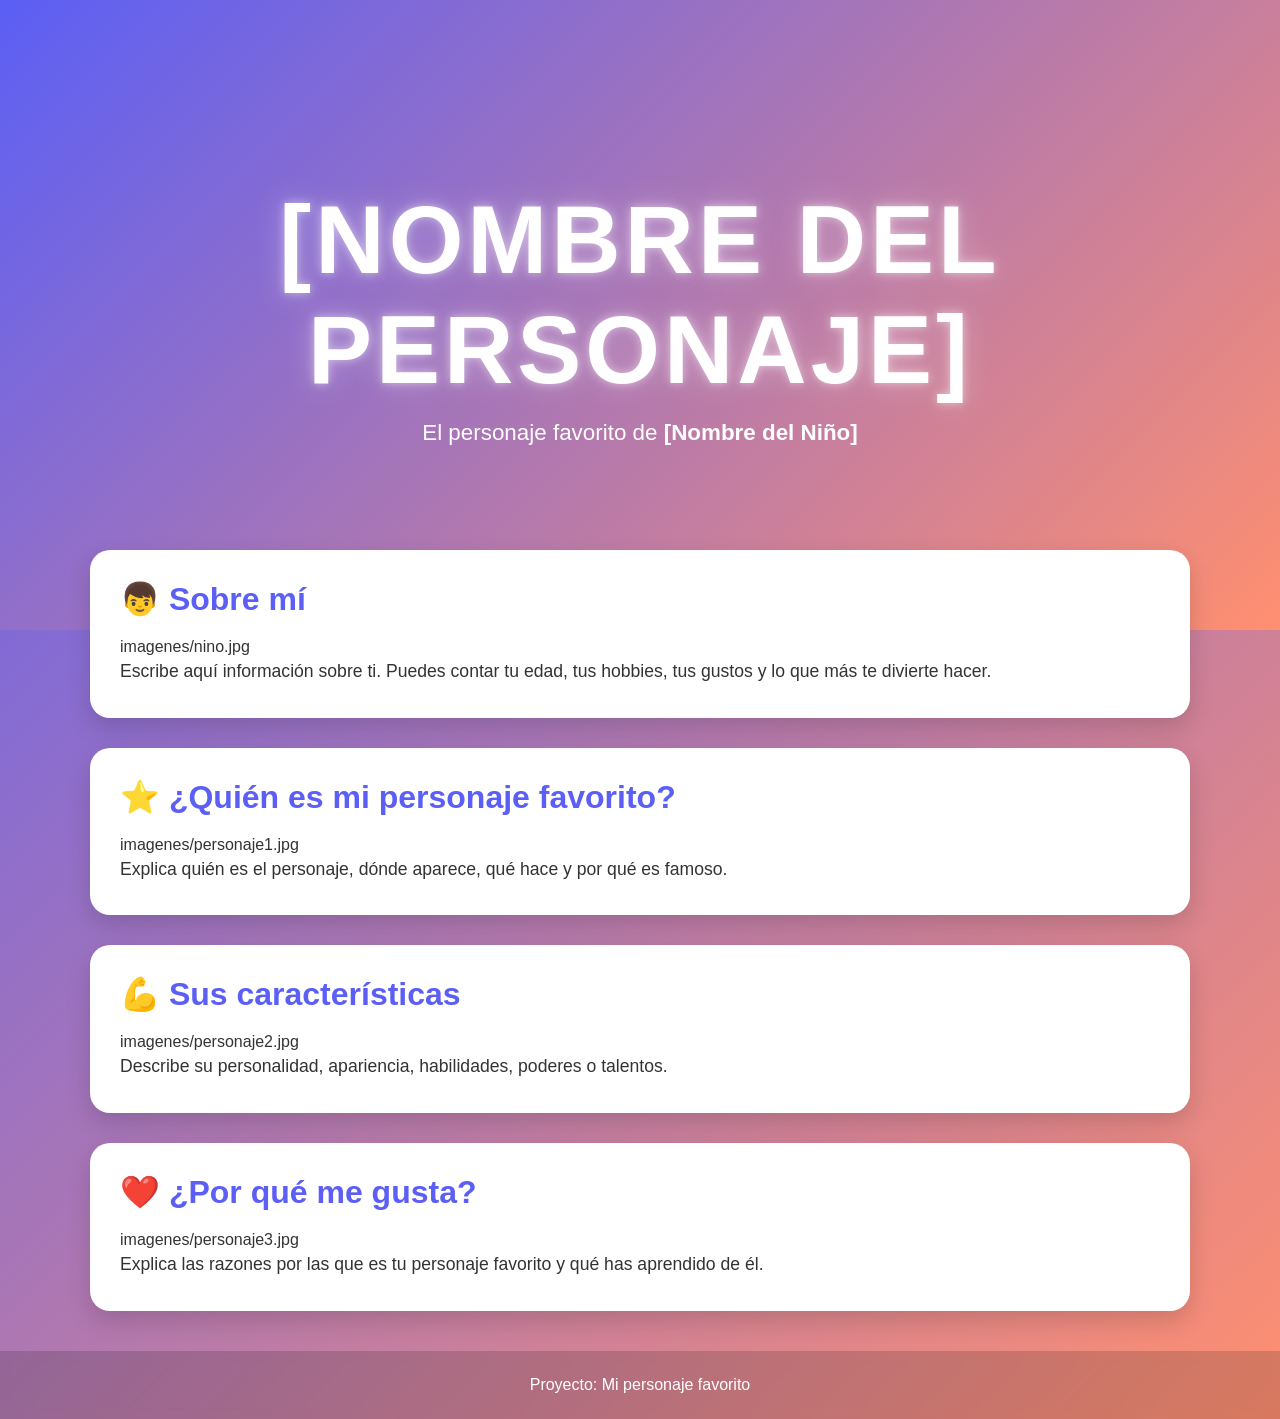
==== docs/personajeFavorito/index.html @ df37ddf4 "Automated update" ====
<!DOCTYPE html>
<html lang="es">

<head>
    <meta charset="UTF-8">
    <meta name="viewport" content="width=device-width, initial-scale=1.0">
    <title>[Nombre del Personaje]</title>
    <link rel="stylesheet" href="style.css">
</head>

<body>

    <header class="hero">
        <div class="hero-content">
            <h1>[NOMBRE DEL PERSONAJE]</h1>
            <p>El personaje favorito de <strong>[Nombre del Niño]</strong></p>
        </div>
    </header>

    <main>

        <section class="card">
            <h2>👦 Sobre mí</h2>
            imagenes/nino.jpg

            <p>
                Escribe aquí información sobre ti.
                Puedes contar tu edad, tus hobbies,
                tus gustos y lo que más te divierte hacer.
            </p>
        </section>

        <section class="card">
            <h2>⭐ ¿Quién es mi personaje favorito?</h2>
            imagenes/personaje1.jpg

            <p>
                Explica quién es el personaje, dónde aparece,
                qué hace y por qué es famoso.
            </p>
        </section>

        <section class="card">
            <h2>💪 Sus características</h2>
            imagenes/personaje2.jpg

            <p>
                Describe su personalidad, apariencia,
                habilidades, poderes o talentos.
            </p>
        </section>

        <section class="card">
            <h2>❤️ ¿Por qué me gusta?</h2>
            imagenes/personaje3.jpg

            <p>
                Explica las razones por las que es tu personaje favorito
                y qué has aprendido de él.
            </p>
        </section>

    </main>

    <footer>
        <p>Proyecto: Mi personaje favorito</p>
    </footer>

</body>

</html>
---- docs/personajeFavorito/style.css ----
/*======================================
  PALETA DE COLORES
======================================*/
:root {
    --color-primario: #5b5ff5;
    --color-secundario: #ff8f70;
}

/*======================================
  CONFIGURACIÓN GENERAL
======================================*/
* {
    margin: 0;
    padding: 0;
    box-sizing: border-box;
}

body {
    font-family: "Segoe UI", Arial, sans-serif;

    background: linear-gradient(
        135deg,
        var(--color-primario),
        var(--color-secundario)
    );

    min-height: 100vh;
    color: #333;
}

/*======================================
  HERO
======================================*/
.hero {
    height: 70vh;

    display: flex;
    justify-content: center;
    align-items: center;

    text-align: center;

    background: linear-gradient(
        135deg,
        var(--color-primario),
        var(--color-secundario)
    );

    color: white;
}

.hero-content {
    animation: aparecer 1.5s ease;
}

.hero h1 {
    font-size: clamp(3rem, 8vw, 6rem);
    letter-spacing: 4px;
    text-transform: uppercase;

    text-shadow:
        0 0 10px rgba(255,255,255,.5),
        0 0 30px rgba(255,255,255,.3);

    animation: flotar 3s ease-in-out infinite;
}

.hero p {
    font-size: 1.4rem;
    margin-top: 15px;
}

/*======================================
  CONTENEDOR
======================================*/
main {
    width: 90%;
    max-width: 1100px;

    margin: -80px auto 40px;
}

/*======================================
  TARJETAS
======================================*/
.card {
    background: white;

    margin-bottom: 30px;
    padding: 30px;

    border-radius: 20px;

    box-shadow: 0 10px 25px rgba(0,0,0,.15);

    transition: .3s;
}

.card:hover {
    transform: translateY(-8px);
}

.card h2 {
    color: var(--color-primario);
    margin-bottom: 20px;
    font-size: 2rem;
}

.card img {
    width: 100%;
    max-width: 450px;

    display: block;
    margin: 20px auto;

    border-radius: 15px;

    transition: .4s;
}

.card img:hover {
    transform: scale(1.05);
}

.card p {
    font-size: 1.1rem;
    line-height: 1.8;
}

/*======================================
  FOOTER
======================================*/
footer {
    text-align: center;

    padding: 25px;

    color: white;

    background: rgba(0,0,0,.15);

    backdrop-filter: blur(5px);
}

/*======================================
  ANIMACIONES
======================================*/
@keyframes aparecer {
    from {
        opacity: 0;
        transform: translateY(40px);
    }

    to {
        opacity: 1;
        transform: translateY(0);
    }
}

@keyframes flotar {
    0% {
        transform: translateY(0);
    }

    50% {
        transform: translateY(-10px);
    }

    100% {
        transform: translateY(0);
    }
}

/*======================================
  RESPONSIVE
======================================*/
@media (max-width: 768px) {

    .hero {
        height: 55vh;
    }

    .hero p {
        font-size: 1rem;
    }

    .card {
        padding: 20px;
    }

    .card h2 {
        font-size: 1.5rem;
    }
}
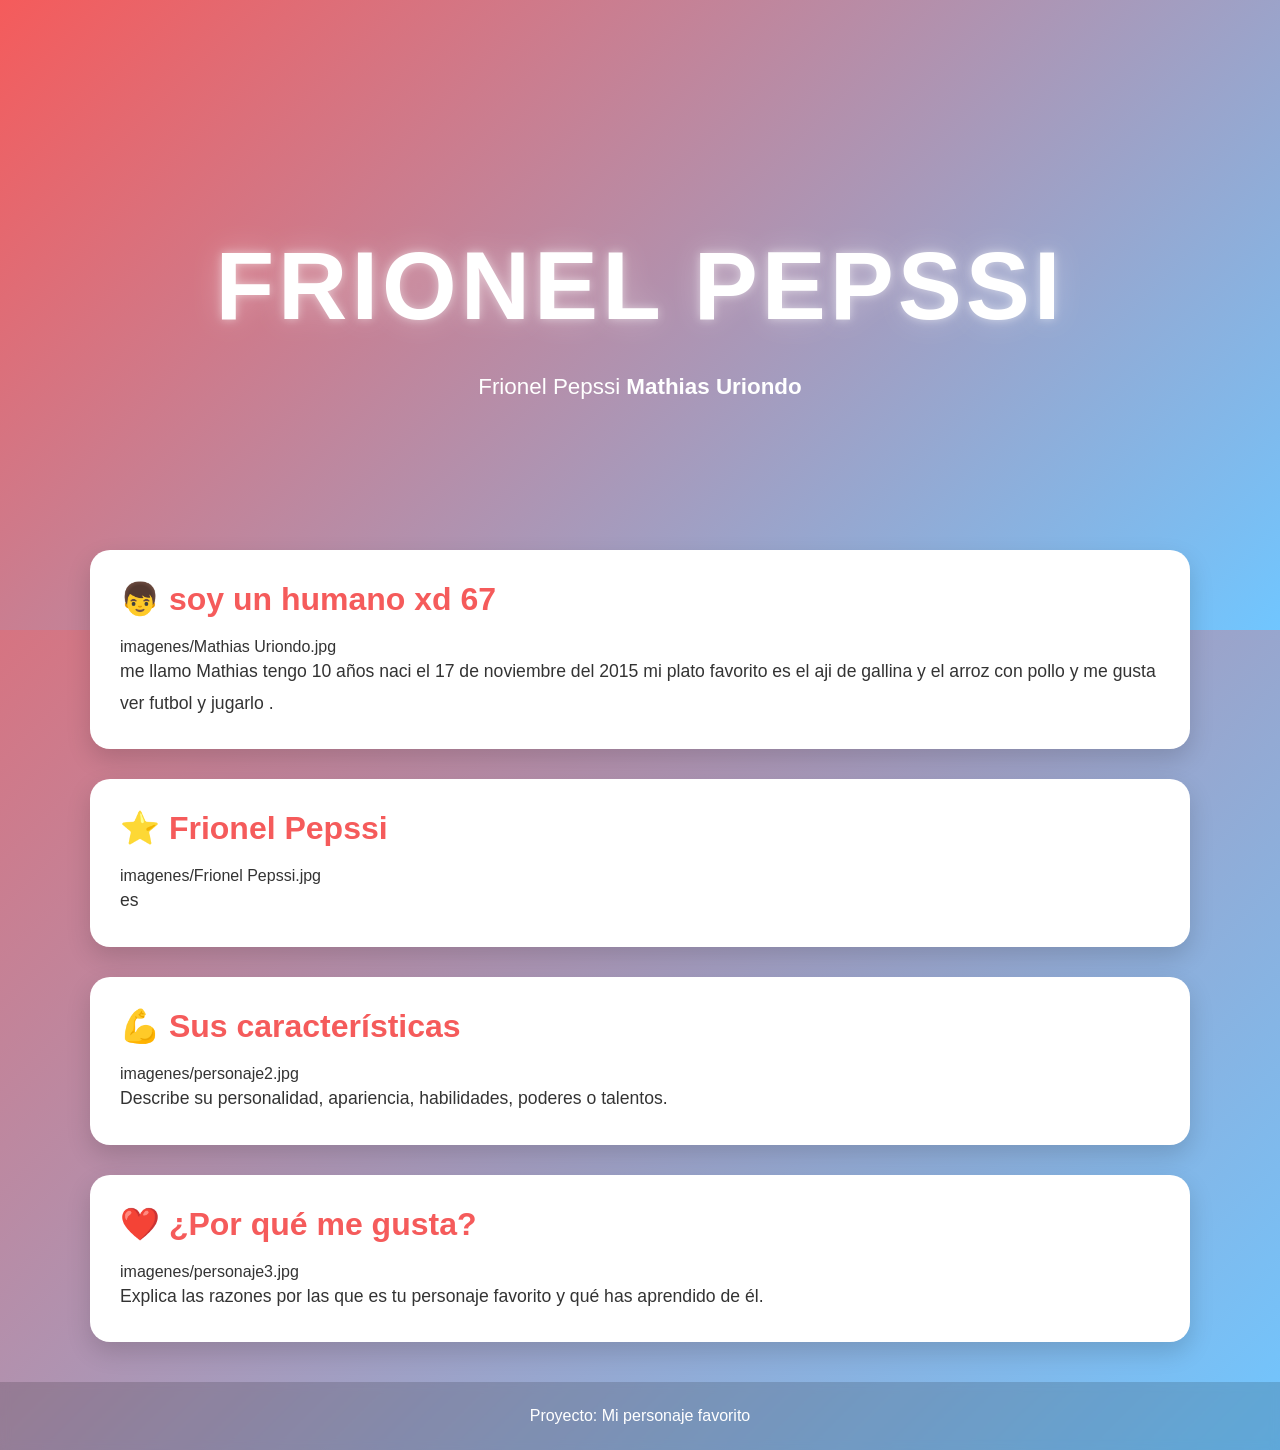
==== commit 783b6fa3: "´tiooo´" ====
--- a/docs/personajeFavorito/index.html
+++ b/docs/personajeFavorito/index.html
@@ -4,39 +4,41 @@
 <head>
     <meta charset="UTF-8">
     <meta name="viewport" content="width=device-width, initial-scale=1.0">
-    <title>[Nombre del Personaje]</title>
-    <link rel="stylesheet" href="style.css">
+    <title>Frionel Pepssi</title>
+    <link rel="stylesheet" href="style.css
+">
 </head>
 
 <body>
 
     <header class="hero">
         <div class="hero-content">
-            <h1>[NOMBRE DEL PERSONAJE]</h1>
-            <p>El personaje favorito de <strong>[Nombre del Niño]</strong></p>
+            <h1>Frionel Pepssi</h1>
+            <img style="width: 200px;" src="https://imgs.search.brave.com/2YFWPayKko1sdYnzDd2N6XUkOF4frwpdaAfYtf9tPSg/rs:fit:860:0:0:0/g:ce/aHR0cHM6Ly9wcmV2/aWV3LnJlZGQuaXQv/b2ZmaWNpYWwtZnJp/b25lbC1wZXNzaS1s/YXN0LXNlZW4tYXQt/Y2hhc2Utc3RhZGl1/bS12MC1ybTlqd2l3/azFzdGMxLmpwZWc_/d2lkdGg9NjQwJmNy/b3A9c21hcnQmYXV0/bz13ZWJwJnM9NjY4/ZWMwOWUzMTcyNWQy/MGMzMGY1NDIwNzUx/MjI5ZmNjMWE0MDhl/NA
+            
+            " alt="">
+            <p>Frionel Pepssi<strong> Mathias Uriondo</strong></p>
         </div>
     </header>
 
     <main>
 
         <section class="card">
-            <h2>👦 Sobre mí</h2>
-            imagenes/nino.jpg
+            <h2>👦 soy un humano xd 67</h2>
+            imagenes/Mathias Uriondo.jpg
 
             <p>
-                Escribe aquí información sobre ti.
-                Puedes contar tu edad, tus hobbies,
-                tus gustos y lo que más te divierte hacer.
+                me llamo Mathias tengo 10 años naci el 17 de noviembre del 2015 mi plato favorito es el aji de gallina y el arroz con pollo y me gusta ver futbol y jugarlo .
+            
             </p>
         </section>
 
         <section class="card">
-            <h2>⭐ ¿Quién es mi personaje favorito?</h2>
-            imagenes/personaje1.jpg
+            <h2>⭐ Frionel Pepssi</h2>
+            imagenes/Frionel Pepssi.jpg
 
             <p>
-                Explica quién es el personaje, dónde aparece,
-                qué hace y por qué es famoso.
+                es 
             </p>
         </section>
 
--- a/docs/personajeFavorito/style.css
+++ b/docs/personajeFavorito/style.css
@@ -2,8 +2,8 @@
   PALETA DE COLORES
 ======================================*/
 :root {
-    --color-primario: #5b5ff5;
-    --color-secundario: #ff8f70;
+    --color-primario: #f55b5b;
+    --color-secundario: #70c6ff;
 }
 
 /*======================================
